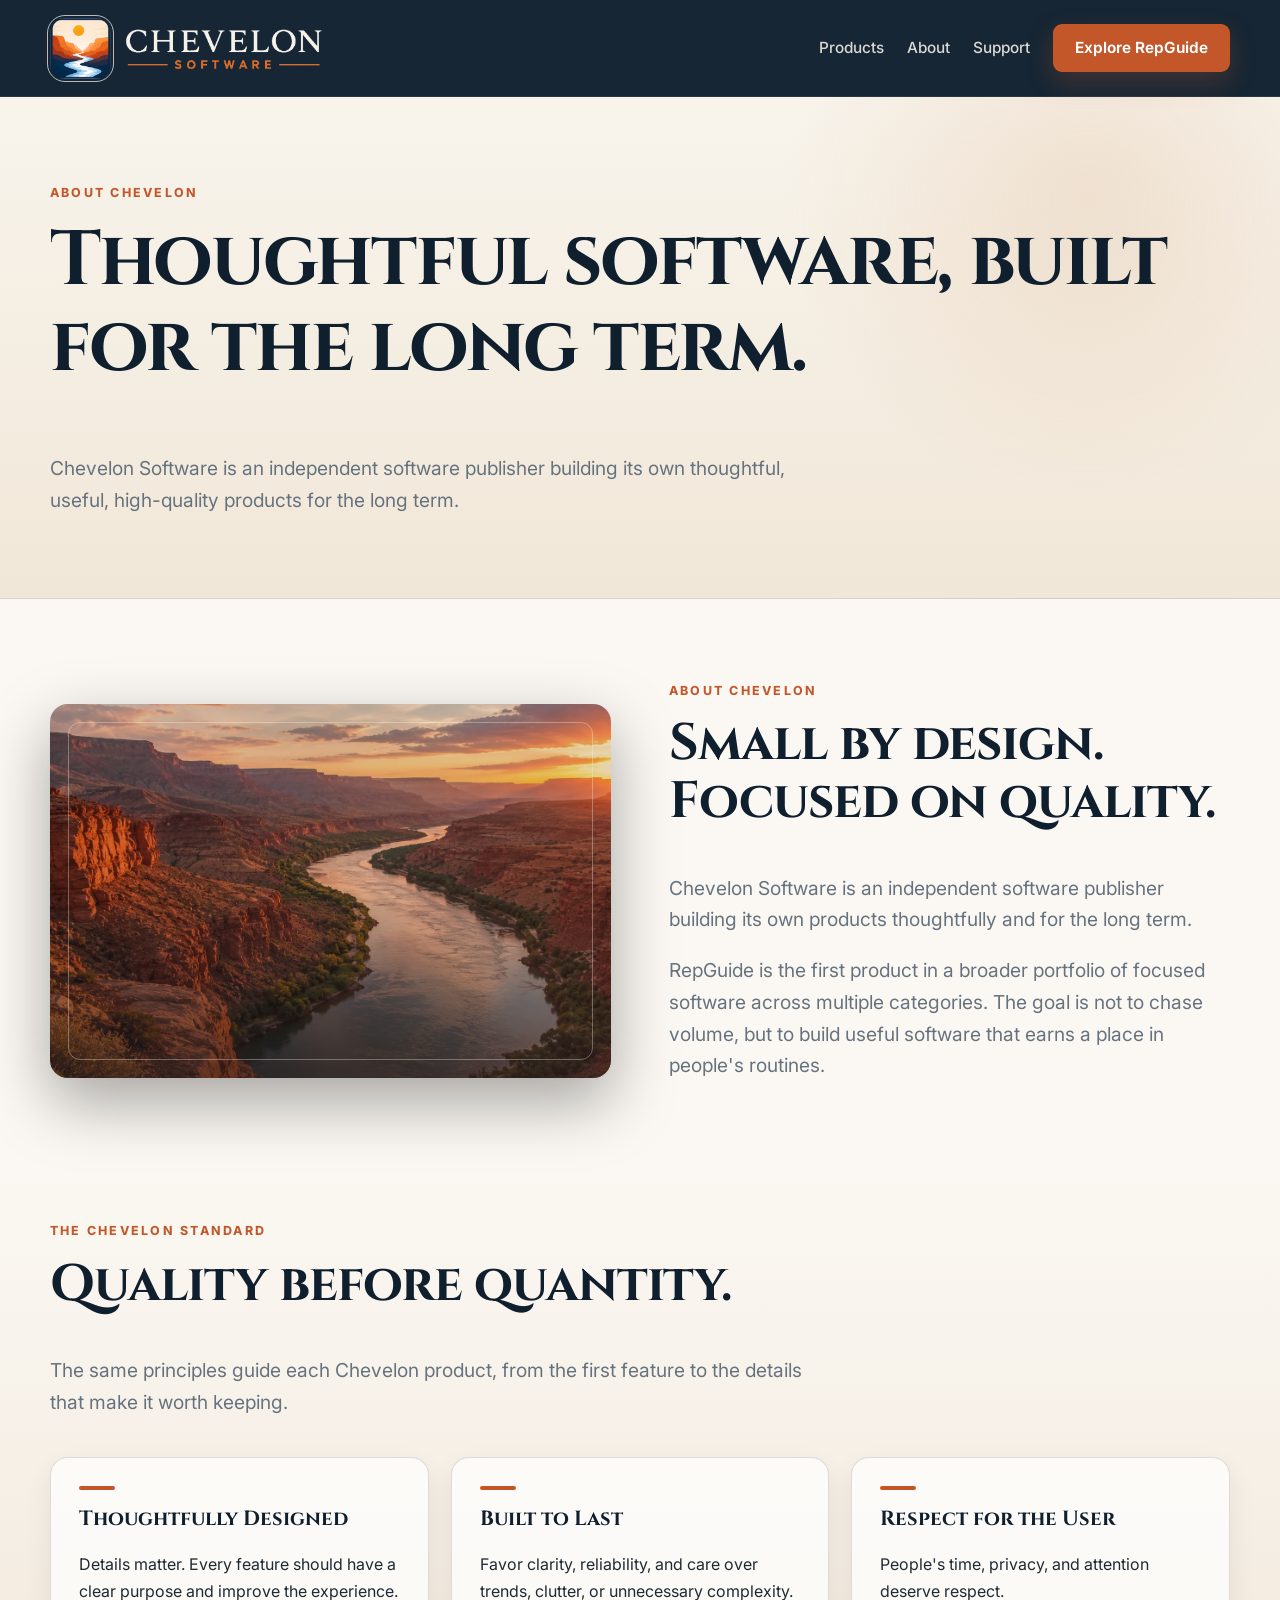
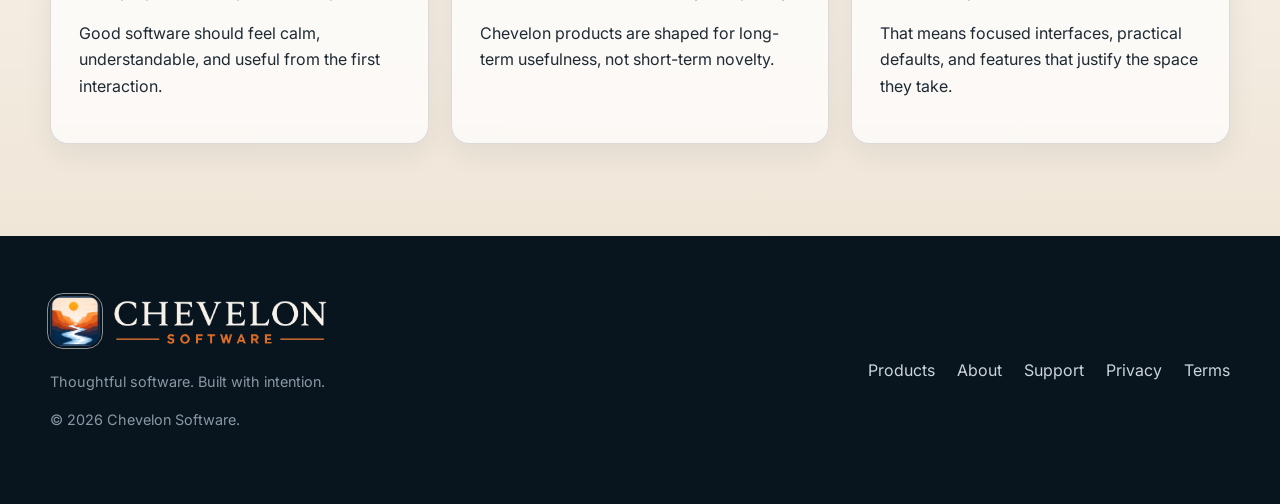
==== about.html @ d1bb1d93 "Initial Chevelon website" ====
<!doctype html>
<html lang="en">
<head>
<meta charset="UTF-8">
<meta name="viewport" content="width=device-width, initial-scale=1.0">
<link rel="icon" type="image/png" sizes="32x32" href="assets/favicon-32x32.png">
<link rel="icon" type="image/png" sizes="16x16" href="assets/favicon-16x16.png">
<link rel="apple-touch-icon" sizes="180x180" href="assets/apple-touch-icon.png">
<link rel="stylesheet" href="css/styles.css">
<link rel="preconnect" href="https://fonts.googleapis.com">
<link rel="preconnect" href="https://fonts.gstatic.com" crossorigin>
<link href="https://fonts.googleapis.com/css2?family=Cinzel:wght@600&family=Inter:wght@400;500;600;700&display=swap" rel="stylesheet">
<title>About | Chevelon Software</title>
<meta name="description" content="Learn about Chevelon Software, an independent publisher building thoughtful, useful products for the long term.">
</head>
<body>

<header class="site-header">
  <div class="container nav-wrap">
    <a class="brand" href="index.html" aria-label="Chevelon Software home">
      <img
        class="brand-icon"
        src="assets/chevelon-icon-master.png"
        alt=""
        width="418"
        height="418"
      >
      <img
        class="brand-wordmark"
        src="assets/chevelon-wordmark-dark-transparent.png"
        alt="Chevelon Software"
        width="1305"
        height="315"
      >
    </a>
    <nav class="nav-links" aria-label="Primary navigation">
      <a href="products.html">Products</a>
      <a href="about.html">About</a>
      <a href="support.html">Support</a>
      <a class="btn btn-primary" href="repguide.html">Explore RepGuide</a>
    </nav>
  </div>
</header>

<main>
<section class="page-hero about-page-hero"><div class="container"><div class="eyebrow">About Chevelon</div><h1>Thoughtful software, built for the long term.</h1><p class="lead">Chevelon Software is an independent software publisher building its own thoughtful, useful, high-quality products for the long term.</p></div></section>
<section class="section about-intro-section"><div class="container split about-teaser">
<div class="about-teaser-photo">
  <picture>
    <source srcset="assets/chevelon-hero-canyon.webp" type="image/webp">
    <img src="assets/chevelon-hero-canyon.png" alt="Sunlit canyon walls" width="1535" height="1024">
  </picture>
</div>
<div class="about-teaser-copy"><div class="eyebrow">About Chevelon</div><h2>Small by design. Focused on quality.</h2><p class="lead">Chevelon Software is an independent software publisher building its own products thoughtfully and for the long term.</p><p>RepGuide is the first product in a broader portfolio of focused software across multiple categories. The goal is not to chase volume, but to build useful software that earns a place in people's routines.</p></div>
</div></section>
<section class="section about-standard-section"><div class="container">
  <div class="eyebrow">The Chevelon Standard</div>
  <h2>Quality before quantity.</h2>
  <p class="lead">The same principles guide each Chevelon product, from the first feature to the details that make it worth keeping.</p>
  <div class="about-principles-grid">
    <article class="category-card">
      <div class="value-mark" aria-hidden="true"></div>
      <h3>Thoughtfully Designed</h3>
      <p>Details matter. Every feature should have a clear purpose and improve the experience.</p>
      <p>Good software should feel calm, understandable, and useful from the first interaction.</p>
    </article>
    <article class="category-card">
      <div class="value-mark" aria-hidden="true"></div>
      <h3>Built to Last</h3>
      <p>Favor clarity, reliability, and care over trends, clutter, or unnecessary complexity.</p>
      <p>Chevelon products are shaped for long-term usefulness, not short-term novelty.</p>
    </article>
    <article class="category-card">
      <div class="value-mark" aria-hidden="true"></div>
      <h3>Respect for the User</h3>
      <p>People's time, privacy, and attention deserve respect.</p>
      <p>That means focused interfaces, practical defaults, and features that justify the space they take.</p>
    </article>
  </div>
</div></section>
</main>

<footer class="site-footer">
  <div class="container footer-grid">
    <div>
      <div class="footer-logo" aria-label="Chevelon Software">
        <img class="footer-logo-icon" src="assets/chevelon-icon-master.png" alt="" width="418" height="418">
        <img class="footer-logo-wordmark" src="assets/chevelon-wordmark-dark-transparent.png" alt="Chevelon Software" width="1305" height="315">
      </div>
      <p class="small">Thoughtful software. Built with intention.</p>
      <p class="small">© <span data-year></span> Chevelon Software.</p>
    </div>
    <div class="footer-links">
      <a href="products.html">Products</a>
      <a href="about.html">About</a>
      <a href="support.html">Support</a>
      <a href="privacy.html">Privacy</a>
      <a href="terms.html">Terms</a>
    </div>
  </div>
</footer>
<script src="js/site.js"></script>

</body></html>
---- css/styles.css ----
:root {
  --navy: #0F1F2E;
  --navy-2: #152C40;
  --navy-3: #1B3A52;
  --rust: #C3572A;
  --rust-bright: #D86835;
  --sandstone: #D09A6C;
  --beige: #E7DCC6;
  --cream: #F5F0E7;
  --offwhite: #FBF8F3;
  --white: #FFFFFF;
  --text: #1E2A34;
  --muted: #66737F;
  --border: rgba(15,31,46,.14);
  --max: 1180px;
  --shadow: 0 24px 70px rgba(15,31,46,.18);
}

* { box-sizing: border-box; }

html { scroll-behavior: smooth; }

body {
  margin: 0;
  font-family: Inter, system-ui, -apple-system, BlinkMacSystemFont, "Segoe UI", sans-serif;
  color: var(--text);
  background: var(--offwhite);
  line-height: 1.65;
}

img { max-width: 100%; display: block; }
picture { display: block; }
a { color: inherit; text-decoration: none; }

a:focus-visible,
button:focus-visible,
.btn:focus-visible,
[tabindex]:focus-visible {
  outline: 2px solid var(--rust-bright);
  outline-offset: 3px;
  border-radius: 8px;
}

.container {
  width: min(calc(100% - 44px), var(--max));
  margin: 0 auto;
}

.site-header {
  position: sticky;
  top: 0;
  z-index: 40;
  background: rgba(15,31,46,.97);
  border-bottom: 1px solid rgba(255,255,255,.08);
  backdrop-filter: blur(12px);
}

.nav-wrap {
  min-height: 96px;
  display: flex;
  align-items: center;
  justify-content: space-between;
  gap: 28px;
}

.brand {
  display: inline-flex;
  align-items: center;
  gap: 11px;
}

.brand-icon {
  width: 61px;
  height: 61px;
  flex: 0 0 61px;
  object-fit: contain;
  border-radius: 15px;
  outline: 1px solid rgba(248, 244, 236, 0.72);
  outline-offset: 2px;
}

.brand-wordmark {
  width: 204px;
  height: auto;
  object-fit: contain;
}

.nav-links {
  display: flex;
  align-items: center;
  gap: 23px;
  color: #F7F2EA;
  font-weight: 500;
  font-size: .96rem;
}

.nav-links > a:not(.btn) {
  opacity: .88;
}

.nav-links > a:not(.btn):hover {
  color: #F7C3A7;
  opacity: 1;
}

.btn {
  display: inline-flex;
  align-items: center;
  justify-content: center;
  min-height: 48px;
  padding: 0 22px;
  border-radius: 9px;
  font-weight: 650;
  transition: transform .18s ease, box-shadow .18s ease, background .18s ease;
}

.btn:hover { transform: translateY(-1px); }

.btn-primary {
  background: var(--rust);
  color: var(--white);
  box-shadow: 0 10px 26px rgba(195,87,42,.25);
}

.btn-primary:hover { background: var(--rust-bright); }

.btn-secondary {
  border: 1px solid rgba(15,31,46,.42);
  color: var(--navy);
  background: rgba(255,255,255,.55);
}

.btn-secondary-light {
  border: 1px solid rgba(255,255,255,.36);
  color: var(--white);
  background: rgba(255,255,255,.04);
}

.eyebrow {
  color: var(--rust);
  font-size: .78rem;
  font-weight: 750;
  letter-spacing: .18em;
  text-transform: uppercase;
  margin-bottom: 14px;
}

.eyebrow-light { color: #F0A176; }

h1, h2, h3 {
  font-family: Cinzel, Georgia, serif;
  line-height: 1.12;
  margin-top: 0;
  color: var(--navy);
}

h1 { font-size: clamp(3rem, 6vw, 5.6rem); letter-spacing: -.03em; }
h2 { font-size: clamp(2rem, 4vw, 3.3rem); letter-spacing: -.02em; }
h3 { font-size: 1.28rem; }

p.lead {
  font-size: 1.2rem;
  color: var(--muted);
  max-width: 760px;
}

.hero {
  position: relative;
  overflow: hidden;
  background:
    radial-gradient(circle at 78% 18%, rgba(208,154,108,.28), transparent 34%),
    linear-gradient(90deg, #F8F4EC 0%, #F8F4EC 46%, #EBDCC7 100%);
}

.hero::before {
  content: "";
  position: absolute;
  inset: auto 0 0 0;
  height: 90px;
  background: linear-gradient(to bottom, transparent, rgba(15,31,46,.06));
}

.hero-inner {
  min-height: 660px;
  display: grid;
  grid-template-columns: 1.03fr .97fr;
  align-items: stretch;
}

.hero-copy {
  padding: 110px 64px 100px 0;
  position: relative;
  z-index: 4;
  display: flex;
  flex-direction: column;
  justify-content: center;
}

.hero-copy h1 {
  max-width: 760px;
}

.hero-copy p {
  max-width: 650px;
}

.hero-actions {
  margin-top: 28px;
  display: flex;
  gap: 14px;
  flex-wrap: wrap;
}

.hero-art {
  position: relative;
  min-height: 660px;
  isolation: isolate;
}

.hero-art::before,
.hero-art::after {
  content: "";
  position: absolute;
  left: -12%;
  right: -12%;
  bottom: 0;
  clip-path: polygon(0 36%, 20% 18%, 36% 46%, 52% 24%, 68% 45%, 82% 15%, 100% 33%, 100% 100%, 0 100%);
}

.hero-art::before {
  height: 56%;
  background:
    linear-gradient(135deg, rgba(208,154,108,.96), rgba(195,87,42,.96));
  z-index: 1;
  transform: translateY(8%);
}

.hero-art::after {
  height: 39%;
  background:
    linear-gradient(135deg, #1B3A52, #0F1F2E 70%);
  z-index: 2;
  clip-path: polygon(0 46%, 18% 32%, 36% 55%, 51% 37%, 68% 61%, 83% 29%, 100% 43%, 100% 100%, 0 100%);
}

.hero-icon-wrap {
  position: absolute;
  z-index: 3;
  width: min(76%, 500px);
  right: 3%;
  top: 50%;
  transform: translateY(-50%);
  padding: 22px;
  border-radius: 34px;
  background: rgba(255,255,255,.15);
  border: 1px solid rgba(255,255,255,.48);
  box-shadow: var(--shadow);
  backdrop-filter: blur(3px);
}

.hero-icon-wrap img {
  width: 100%;
  border-radius: 24px;
}

.values-strip {
  background: var(--cream);
  border-top: 1px solid rgba(15,31,46,.08);
  border-bottom: 1px solid rgba(15,31,46,.10);
}

.values-grid {
  display: grid;
  grid-template-columns: repeat(3,1fr);
}

.value-item {
  padding: 38px 34px;
  position: relative;
}

.value-item + .value-item::before {
  content: "";
  position: absolute;
  left: 0;
  top: 24%;
  bottom: 24%;
  width: 1px;
  background: rgba(15,31,46,.14);
}

.value-mark {
  width: 36px;
  height: 4px;
  border-radius: 999px;
  background: var(--rust);
  margin-bottom: 18px;
  font-size: 0;
}

.value-item h3 { margin-bottom: 8px; }
.value-item p { margin: 0; color: var(--muted); }

.section { padding: 96px 0; }

.section-dark {
  background:
    radial-gradient(circle at 90% 20%, rgba(27,58,82,.7), transparent 34%),
    linear-gradient(135deg, var(--navy), #0A1823 75%);
  color: var(--white);
}

.section-dark h2,
.section-dark h3 { color: var(--white); }

.section-dark p { color: #CCD6DE; }

.product-feature {
  display: grid;
  grid-template-columns: .9fr 1.1fr;
  gap: 72px;
  align-items: center;
}





.product-visual {
  position: relative;
  min-height: 475px;
  border-radius: 28px;
  overflow: hidden;
  background:
    radial-gradient(circle at 50% 34%, rgba(208,154,108,.22), transparent 36%),
    linear-gradient(155deg, rgba(195,87,42,.96) 0%, rgba(15,31,46,.98) 50%, #07121C 100%);
  box-shadow: var(--shadow);
}

.product-visual::before {
  content: "";
  position: absolute;
  inset: 22px;
  border: 1px solid rgba(255,255,255,.16);
  border-radius: 20px;
  pointer-events: none;
}

.repguide-showcase {
  isolation: isolate;
}

.repguide-phone {
  position: absolute;
  overflow: hidden;
  aspect-ratio: 709 / 1392;
  border: 6px solid #263849;
  border-radius: 24px;
  background: #0A0A0A;
  box-shadow: 0 20px 42px rgba(0,0,0,.40);
}

.repguide-phone img {
  width: 100%;
  height: 100%;
  display: block;
  object-fit: contain;
  object-position: top center;
  background: #0A0A0A;
}

.repguide-phone picture {
  width: 100%;
  height: 100%;
}

.repguide-phone-left {
  width: 34%;
  left: 4%;
  top: 78px;
  transform: rotate(-5deg);
  z-index: 1;
  opacity: .94;
}

.repguide-phone-center {
  width: 39%;
  left: 50%;
  top: 44px;
  transform: translateX(-50%);
  z-index: 3;
}

.repguide-phone-right {
  width: 34%;
  right: 4%;
  top: 78px;
  transform: rotate(5deg);
  z-index: 2;
  opacity: .94;
}

@media (max-width: 900px) {
  .product-visual {
    min-height: 455px;
  }

  .repguide-phone-left,
  .repguide-phone-right {
    width: 33%;
  }

  .repguide-phone-center {
    width: 38%;
  }
}

@media (max-width: 620px) {
  .site-header {
    position: static;
  }

  .product-visual {
    min-height: 410px;
  }

  .repguide-phone {
    border-width: 5px;
    border-radius: 19px;
  }

  .repguide-phone-left {
    width: 33%;
    left: 3%;
    top: 68px;
  }

  .repguide-phone-center {
    width: 39%;
    top: 34px;
  }

  .repguide-phone-right {
    width: 33%;
    right: 3%;
    top: 68px;
  }
}

@media (min-width: 621px) and (max-width: 900px) {
  .product-visual {
    min-height: clamp(500px, 72vw, 650px);
  }

  .repguide-phone-left,
  .repguide-phone-right {
    width: 30%;
  }

  .repguide-phone-center {
    width: 34%;
  }
}


.product-copy .feature-list {
  display: grid;
  gap: 18px;
  margin: 28px 0 34px;
}

.feature-row {
  display: grid;
  grid-template-columns: 42px 1fr;
  gap: 14px;
  align-items: start;
}

.feature-dot {
  width: 38px;
  height: 38px;
  border-radius: 50%;
  display: grid;
  place-items: center;
  background: rgba(195,87,42,.12);
  color: var(--rust);
  font-weight: 800;
}

.feature-row strong {
  color: white;
  display: block;
  margin-bottom: 2px;
}

.portfolio-section {
  background:
    linear-gradient(180deg, #FBF8F3, #F0E6D8);
}

.category-strip {
  display: grid;
  grid-template-columns: repeat(3,1fr);
  gap: 22px;
  margin-top: 38px;
}

.category-card {
  min-height: 200px;
  padding: 28px;
  border-radius: 18px;
  border: 1px solid var(--border);
  background: rgba(255,255,255,.72);
  box-shadow: 0 10px 28px rgba(15,31,46,.07);
  position: relative;
  overflow: hidden;
}


.about-band {
  background:
    radial-gradient(circle at 12% 18%, rgba(195,87,42,.18), transparent 30%),
    linear-gradient(135deg, var(--navy-2), #0A1823 82%);
  color: white;
}

.about-band h2 { color: white; }
.about-band p { color: #D5DEE5; }

.about-teaser {
  grid-template-columns: .95fr 1.05fr;
}

.about-teaser-photo {
  position: relative;
  min-height: 360px;
  border-radius: 18px;
  overflow: hidden;
  box-shadow: 0 24px 64px rgba(0,0,0,.34);
  isolation: isolate;
}

.about-teaser-photo::before {
  content: "";
  position: absolute;
  inset: 0;
  z-index: 1;
  background:
    linear-gradient(135deg, rgba(15,31,46,.18), rgba(195,87,42,.18)),
    linear-gradient(180deg, transparent 48%, rgba(8,20,30,.58));
  pointer-events: none;
}

.about-teaser-photo::after {
  content: "";
  position: absolute;
  inset: 18px;
  z-index: 2;
  border: 1px solid rgba(245,240,231,.34);
  border-radius: 12px;
  pointer-events: none;
}

.about-teaser-photo img {
  width: 100%;
  height: 100%;
  min-height: 360px;
  object-fit: cover;
  object-position: 60% 64%;
  transform: scale(1.18);
  transform-origin: 60% 64%;
}

.about-teaser-photo picture {
  height: 100%;
}

.about-teaser-copy {
  max-width: 620px;
}

.about-intro-section .about-teaser-copy p {
  font-size: 1.2rem;
  line-height: 1.65;
  color: var(--muted);
}

.about-intro-section .about-teaser-copy p + p {
  margin-top: 16px;
}

.split {
  display: grid;
  grid-template-columns: 1fr 1fr;
  gap: 58px;
  align-items: center;
}

.page-hero {
  padding: 100px 0 72px;
  background:
    radial-gradient(circle at 85% 20%, rgba(208,154,108,.20), transparent 26%),
    linear-gradient(180deg, #F8F4EC, #F1E7D8);
  border-bottom: 1px solid var(--border);
}

.products-page-hero {
  padding: 82px 0 58px;
}

.about-page-hero {
  padding: 86px 0 62px;
}

.about-intro-section {
  padding: 82px 0 58px;
}

.about-standard-section {
  padding: 62px 0 92px;
  background:
    linear-gradient(180deg, #FBF8F3, #F0E6D8);
}

.support-page-hero {
  padding: 82px 0 58px;
}

.privacy-page-hero {
  padding: 82px 0 58px;
}

.support-section {
  padding: 76px 0 88px;
}

.privacy-section {
  padding: 78px 0 96px;
}

.privacy-content {
  max-width: 850px;
}

.privacy-effective-date {
  color: var(--muted);
  margin: 0 0 34px;
}

.privacy-policy-block {
  padding: 30px 0;
  border-top: 1px solid var(--border);
}

.privacy-policy-block h3 {
  margin-bottom: 12px;
}

.privacy-policy-block p,
.privacy-policy-block li {
  color: var(--muted);
}

.privacy-policy-block p {
  margin: 0;
}

.privacy-policy-block ul {
  margin: 12px 0 0;
  padding-left: 22px;
}

.support-grid {
  display: grid;
  grid-template-columns: repeat(2, minmax(0, 1fr));
  gap: 24px;
}

.support-card {
  min-height: 236px;
}

.about-principles-grid {
  display: grid;
  grid-template-columns: repeat(3, 1fr);
  gap: 22px;
  margin-top: 38px;
}

.about-principles-grid .category-card {
  min-height: 260px;
}

.products-repguide-section {
  padding: 78px 0 84px;
}

.repguide-hero {
  padding: 86px 0 92px;
}

.repguide-hero h1 {
  color: var(--white);
  font-size: clamp(3rem, 5vw, 5rem);
  letter-spacing: -0.025em;
}

.repguide-hero .product-copy .btn {
  margin-top: 18px;
}

@media (min-width: 901px) {
  .repguide-hero .product-visual {
    min-height: 540px;
  }
}

.repguide-story {
  display: grid;
  gap: 0;
}

.repguide-story-item {
  display: grid;
  grid-template-columns: minmax(0, 1fr) minmax(260px, 380px);
  gap: 30px;
  align-items: center;
  padding: 22px 0;
  border-bottom: 1px solid var(--border);
}

.repguide-story-item:last-child {
  border-bottom: 0;
}

.repguide-story-item:nth-child(even) .feature-row {
  order: 2;
}

.repguide-story-item:nth-child(even) .repguide-feature-shot {
  order: 1;
}

.repguide-story-item .feature-row {
  grid-template-columns: 42px 1fr;
}

.repguide-story-item .feature-row strong {
  color: var(--navy);
}

.repguide-story-item h2 {
  margin-bottom: 14px;
}

.repguide-story-item .lead {
  margin-bottom: 0;
}

.repguide-feature-shot {
  justify-self: center;
  width: min(100%, 310px);
  border: 6px solid #263849;
  border-radius: 24px;
  overflow: hidden;
  background: #0A0A0A;
  box-shadow: 0 20px 42px rgba(15,31,46,.22);
}

.repguide-feature-shot img {
  width: 100%;
  height: auto;
  display: block;
}

.repguide-feature-shot picture {
  width: 100%;
  height: auto;
}

.repguide-availability {
  background: var(--cream);
  border-top: 1px solid rgba(15,31,46,.10);
}

.card {
  background: white;
  border: 1px solid var(--border);
  border-radius: 16px;
  padding: 30px;
  box-shadow: 0 12px 32px rgba(15,31,46,.06);
}

.grid-3 {
  display: grid;
  grid-template-columns: repeat(3,1fr);
  gap: 24px;
}

.site-footer {
  background: #08141E;
  color: #CBD5DC;
  padding: 58px 0;
}

.footer-grid {
  display: grid;
  grid-template-columns: 1fr auto;
  gap: 30px;
  align-items: center;
}

.footer-logo {
  display: inline-flex;
  align-items: center;
  gap: 10px;
  width: 285px;
  max-width: 100%;
  margin-bottom: 8px;
}

.footer-logo-icon {
  width: 50px;
  height: 50px;
  flex: 0 0 50px;
  object-fit: contain;
  border-radius: 13px;
  outline: 1px solid rgba(248, 244, 236, 0.55);
  outline-offset: 2px;
}

.footer-logo-wordmark {
  width: 221px;
  height: auto;
  object-fit: contain;
}

.footer-links {
  display: flex;
  flex-wrap: wrap;
  gap: 22px;
}

.small {
  font-size: .9rem;
  color: #8999A5;
}

@media (max-width: 900px) {
  .nav-wrap {
    min-height: auto;
    padding: 16px 0;
    align-items: flex-start;
    flex-direction: column;
  }

  .brand img { width: 230px; }

  .nav-links {
    width: 100%;
    gap: 15px;
    flex-wrap: wrap;
    font-size: .94rem;
  }

  .hero-inner {
    grid-template-columns: 1fr;
    min-height: auto;
  }

  .hero-copy {
    padding: 76px 0 34px;
  }

  .hero-art {
    min-height: 430px;
  }

  .hero-icon-wrap {
    width: min(70%, 390px);
    right: 50%;
    transform: translate(50%,-50%);
  }

  .values-grid,
  .product-feature,
  .category-strip,
  .split,
  .grid-3,
  .footer-grid {
    grid-template-columns: 1fr;
  }

  .value-item + .value-item::before {
    top: 0;
    bottom: auto;
    left: 0;
    right: 0;
    width: auto;
    height: 1px;
  }

  .product-feature { gap: 44px; }
  .about-teaser { gap: 34px; }
  .about-teaser-photo,
  .about-teaser-photo img {
    min-height: 280px;
  }

  .about-teaser-photo img {
    object-position: 58% 66%;
    transform: scale(1.12);
    transform-origin: 58% 66%;
  }
  .footer-links { margin-top: 18px; }
}

@media (max-width: 900px) {
  .products-page-hero {
    padding: 72px 0 54px;
  }

  .about-page-hero {
    padding: 72px 0 54px;
  }

  .about-intro-section {
    padding: 76px 0 52px;
  }

  .about-standard-section {
    padding: 56px 0 76px;
  }

  .support-page-hero {
    padding: 72px 0 54px;
  }

  .privacy-page-hero {
    padding: 72px 0 54px;
  }

  .support-section {
    padding: 72px 0;
  }

  .privacy-section {
    padding: 72px 0;
  }

  .support-grid {
    grid-template-columns: 1fr;
  }

  .about-principles-grid {
    grid-template-columns: 1fr;
  }

  .products-repguide-section {
    padding: 76px 0;
  }

  .repguide-hero {
    padding: 76px 0;
  }

  .repguide-hero .product-copy {
    order: 1;
  }

  .repguide-hero .product-visual {
    order: 2;
  }

  .repguide-hero h1 {
    font-size: clamp(2.55rem, 8vw, 3.7rem);
  }

  .repguide-story-item {
    grid-template-columns: 1fr;
    gap: 20px;
    padding: 24px 0;
  }

  .repguide-feature-shot {
    width: min(68%, 260px);
  }

  .repguide-story-item:nth-child(even) .feature-row,
  .repguide-story-item:nth-child(even) .repguide-feature-shot {
    order: initial;
  }
}

@media (max-width: 620px) {
  .repguide-hero {
    padding: 68px 0;
  }

  .repguide-hero h1 {
    font-size: clamp(2.25rem, 9vw, 2.75rem);
  }

  .repguide-feature-shot {
    width: min(76%, 240px);
    border-width: 5px;
    border-radius: 20px;
  }
}


/* ===== v3 homepage hero: real canyon photography ===== */

.hero-photo {
  position: relative;
  min-height: 690px;
  overflow: hidden;
  background:
    linear-gradient(90deg,
      rgba(15,31,46,.10) 0%,
      rgba(15,31,46,.03) 38%,
      rgba(15,31,46,.08) 100%),
    image-set(
      url("../assets/chevelon-hero-canyon.webp") type("image/webp"),
      url("../assets/chevelon-hero-canyon.png") type("image/png")
    )
      56% center / cover no-repeat;
}

.hero-photo::after {
  content: "";
  position: absolute;
  inset: 0;
  background: linear-gradient(
    90deg,
    rgba(15,31,46,.22) 0%,
    rgba(15,31,46,.06) 28%,
    rgba(15,31,46,.02) 60%,
    rgba(15,31,46,.12) 100%
  );
  pointer-events: none;
}

.hero-photo-inner {
  position: relative;
  z-index: 2;
  min-height: 690px;
  display: flex;
  align-items: center;
}

.hero-photo-panel {
  width: min(600px, 56%);
  padding: 48px 56px 46px;
  background: rgba(248,244,236,.95);
  border: 1px solid rgba(255,255,255,.58);
  border-radius: 2px 22px 22px 2px;
  box-shadow: 0 26px 70px rgba(15,31,46,.28);
  backdrop-filter: blur(2px);
  margin-left: 0;
}

.hero-photo-panel h1 {
  font-size: clamp(3rem, 5.5vw, 5.25rem);
  margin-bottom: 18px;
}

.hero-photo-panel .lead {
  font-size: 1.17rem;
  color: #55626D;
  margin-bottom: 0;
}

.home-values {
  position: relative;
  z-index: 4;
  margin-top: -1px;
}

@media (max-width: 900px) {
  .hero-photo,
  .hero-photo-inner {
    min-height: 610px;
  }

  .hero-photo {
    background-position: 62% center;
  }

  .hero-photo-inner {
    align-items: flex-end;
    padding-bottom: 34px;
  }

  .hero-photo-panel {
    width: 100%;
    padding: 36px 30px 38px;
    margin: 0;
    border-radius: 16px;
    background: rgba(248,244,236,.96);
  }

  .hero-photo-panel h1 {
    font-size: clamp(2.6rem, 12vw, 4rem);
  }

}


/* Homepage polish pass */
.home-values .value-item {
  padding-top: 48px;
  padding-bottom: 42px;
}

.hero-photo-panel h1 {
  max-width: 540px;
}

@media (max-width: 900px) {
  .brand-icon {
    width: 52px;
    height: 52px;
    flex-basis: 52px;
  }

  .brand-wordmark {
    width: 176px;
  }

  .hero-photo-panel {
    padding: 34px 28px 36px;
  }
}


/* ===== Hero tightening pass ===== */

.hero-photo,
.hero-photo-inner {
  min-height: 610px;
}

.hero-photo-panel {
  width: min(660px, 62%);
  padding: 40px 54px 42px;
}

.hero-headline {
  font-size: clamp(3rem, 4.75vw, 4.9rem);
  line-height: 1.08;
  max-width: none;
  margin-bottom: 18px;
}

.hero-headline span {
  display: block;
  white-space: nowrap;
}

.hero-photo-panel .lead {
  max-width: 580px;
}

.hero-actions {
  margin-top: 26px;
}

@media (max-width: 900px) {
  .hero-photo,
  .hero-photo-inner {
    min-height: 560px;
  }

  .hero-photo-panel {
    width: 100%;
    padding: 32px 28px 34px;
  }

  .hero-headline {
    font-size: clamp(2.45rem, 10vw, 3.7rem);
  }

  .hero-headline span {
    white-space: normal;
  }
}


/* ===== Hero width correction ===== */

.hero-photo-panel {
  width: min(760px, 68%);
  padding-left: 50px;
  padding-right: 50px;
}

.hero-headline {
  font-size: clamp(2.9rem, 4vw, 4.4rem);
  letter-spacing: -0.025em;
}

@media (max-width: 1100px) {
  .hero-photo-panel {
    width: min(700px, 70%);
  }

  .hero-headline {
    font-size: clamp(2.75rem, 4.4vw, 4rem);
  }
}

@media (max-width: 900px) {
  .hero-photo-panel {
    width: 100%;
    padding-left: 28px;
    padding-right: 28px;
  }
}

@media (max-width: 620px) {
  .hero-photo-panel {
    padding: 28px 22px 30px;
  }

  .hero-headline {
    font-size: clamp(2.1rem, 8.5vw, 2.45rem);
  }

  .hero-actions {
    gap: 12px;
  }
}
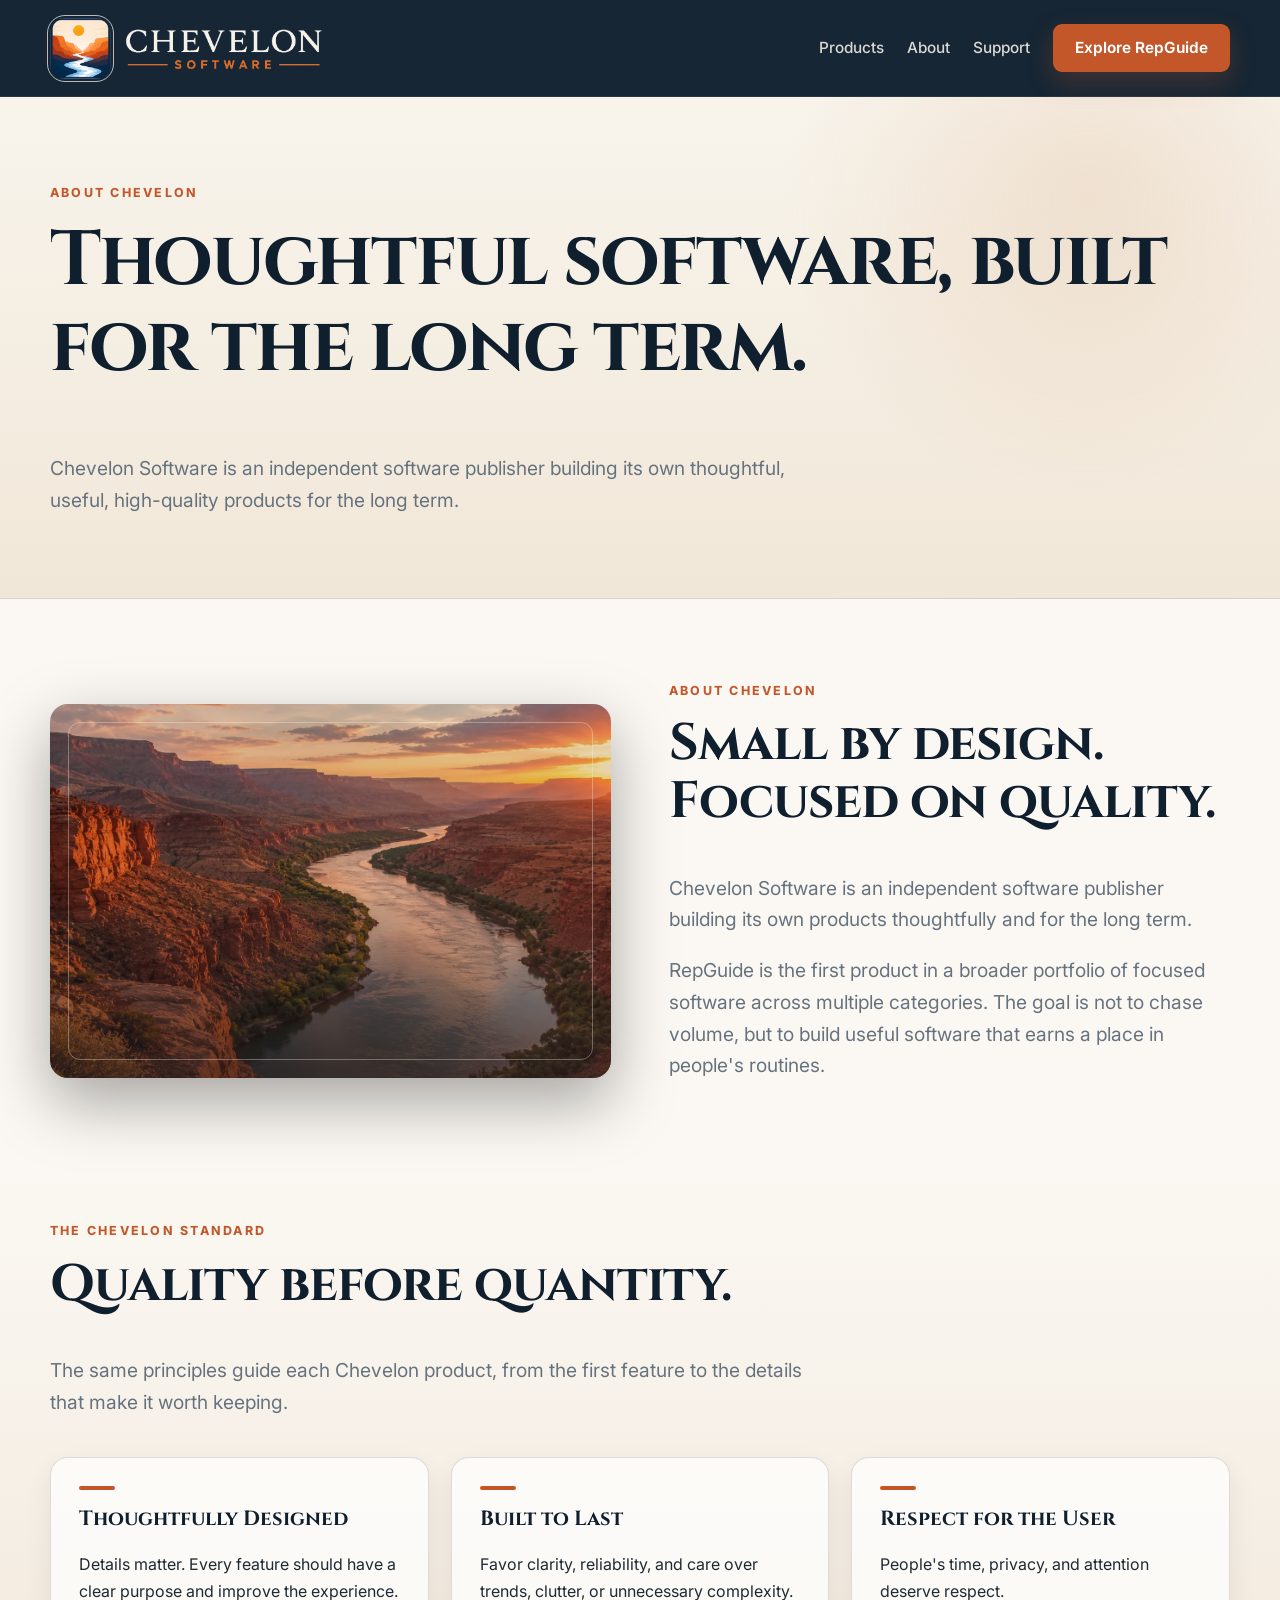
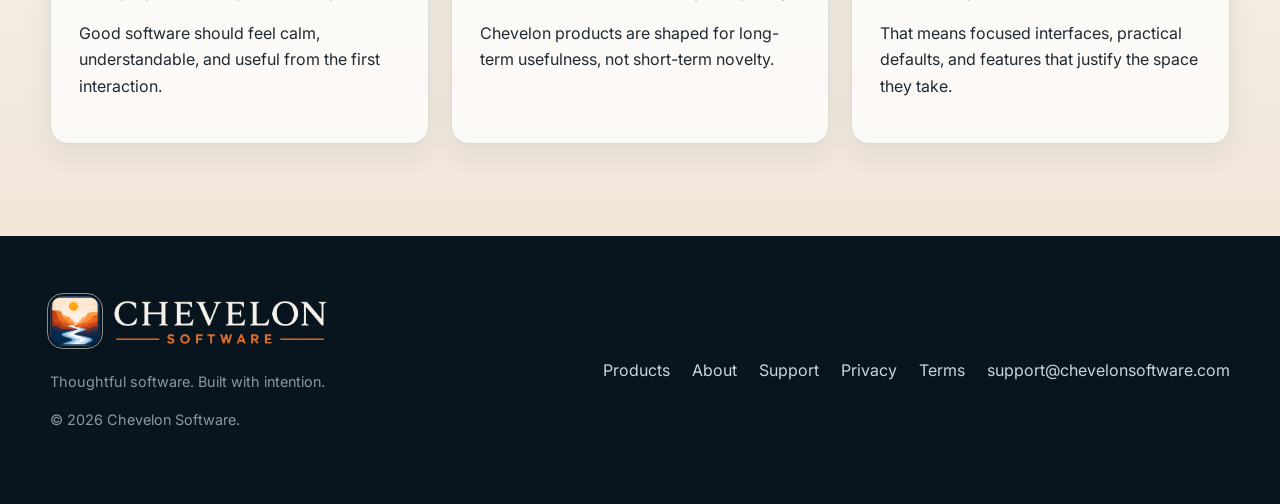
==== commit 592ce7e7: "Add official Chevelon support email" ====
--- a/about.html
+++ b/about.html
@@ -96,6 +96,7 @@
       <a href="support.html">Support</a>
       <a href="privacy.html">Privacy</a>
       <a href="terms.html">Terms</a>
+      <a href="mailto:support@chevelonsoftware.com">support@chevelonsoftware.com</a>
     </div>
   </div>
 </footer>
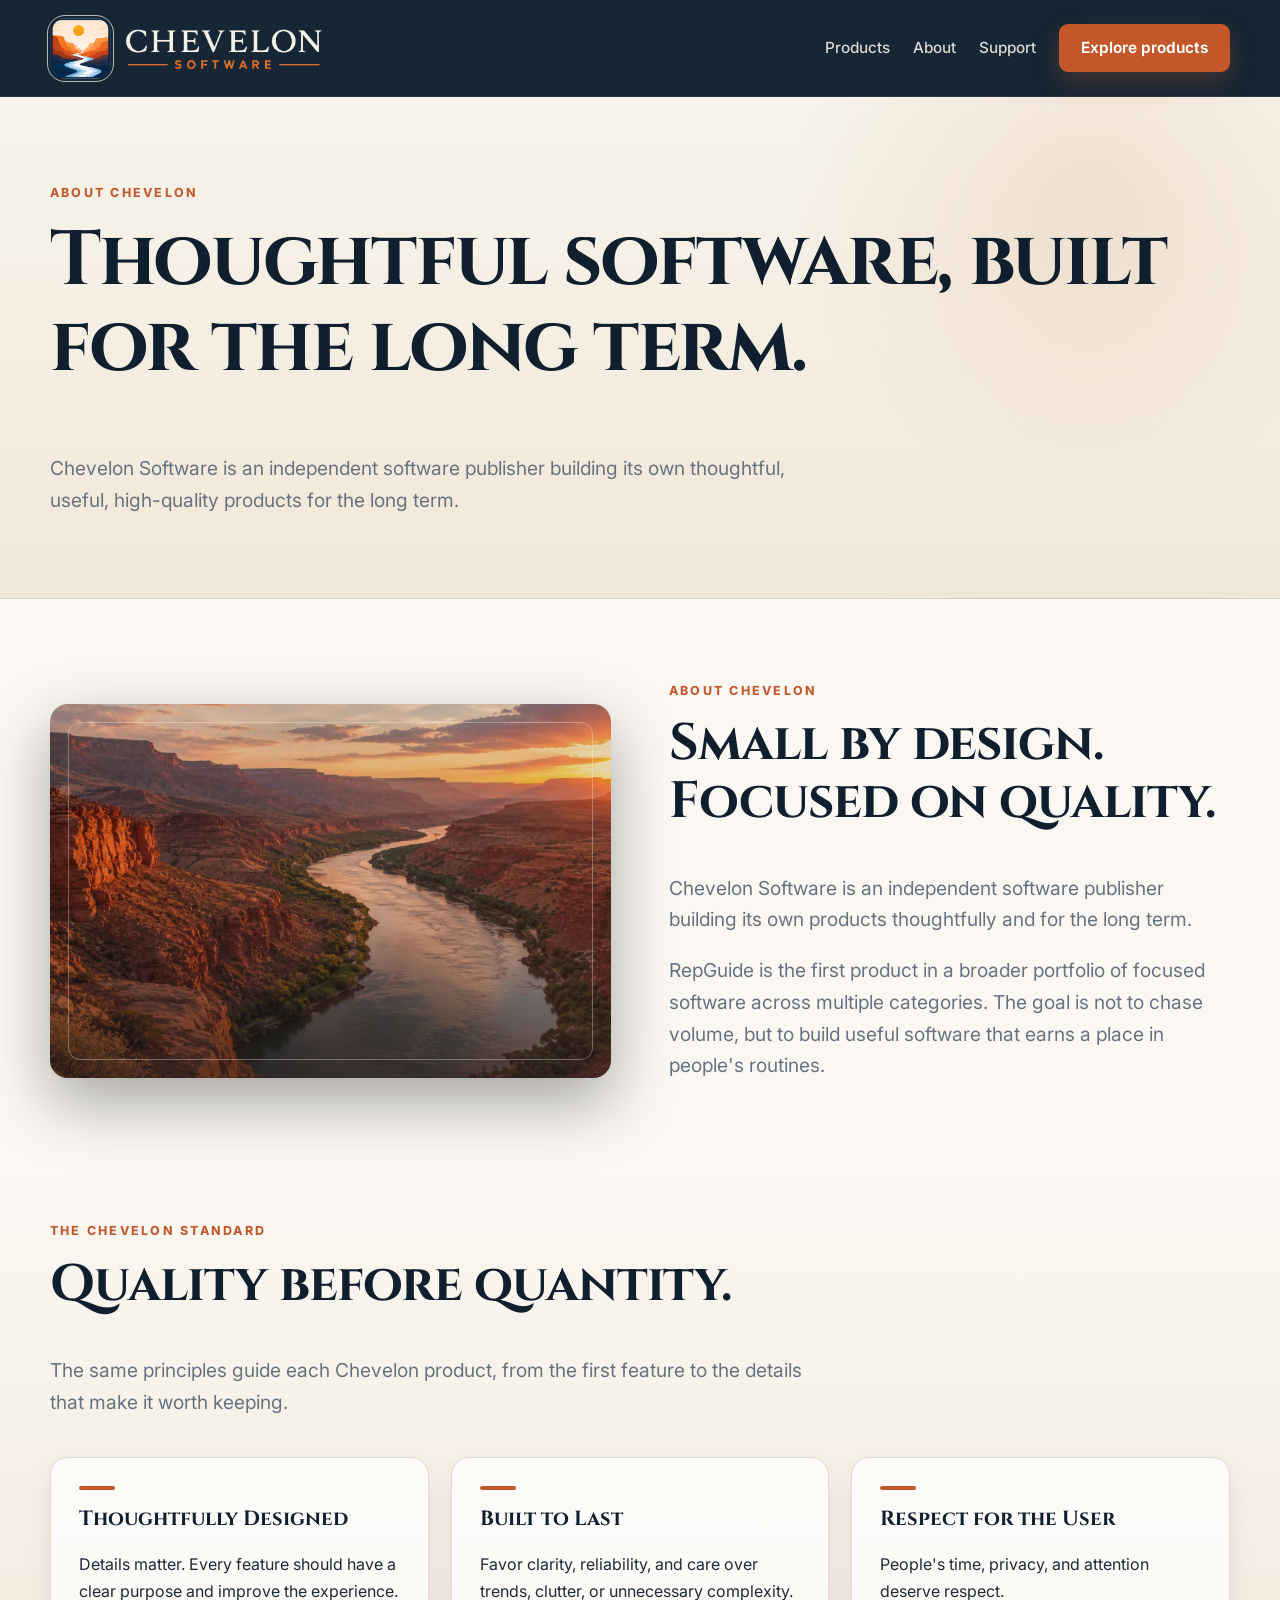
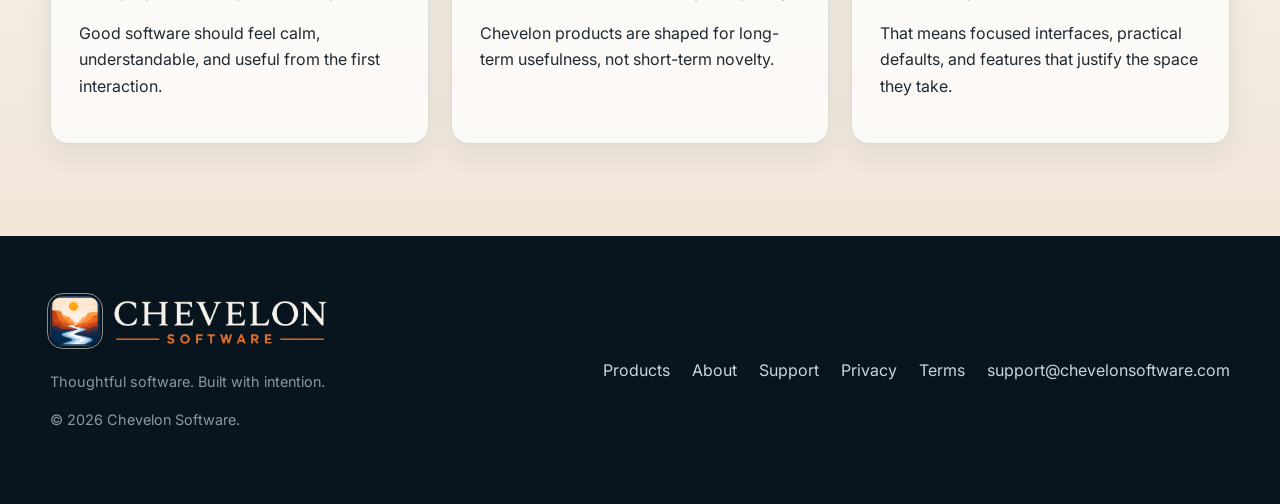
==== commit 592b41af: "Add WeightSpan website foundation" ====
--- a/about.html
+++ b/about.html
@@ -37,7 +37,7 @@
       <a href="products.html">Products</a>
       <a href="about.html">About</a>
       <a href="support.html">Support</a>
-      <a class="btn btn-primary" href="repguide.html">Explore RepGuide</a>
+      <a class="btn btn-primary" href="products.html">Explore products</a>
     </nav>
   </div>
 </header>
--- a/css/styles.css
+++ b/css/styles.css
@@ -696,6 +696,230 @@
   padding: 78px 0 84px;
 }
 
+.products-weightspan-section {
+  padding: 84px 0;
+  background:
+    radial-gradient(circle at 8% 18%, rgba(208,154,108,.18), transparent 28%),
+    linear-gradient(180deg, #FBF8F3, #F3E9DC);
+}
+
+.products-weightspan-section .feature-row strong {
+  color: var(--navy);
+}
+
+.weightspan-product-feature {
+  align-items: center;
+}
+
+.weightspan-visual {
+  position: relative;
+  min-height: 475px;
+  overflow: hidden;
+  border: 1px solid rgba(15,31,46,.12);
+  border-radius: 28px;
+  background:
+    radial-gradient(circle at 76% 22%, rgba(255,255,255,.74), transparent 24%),
+    linear-gradient(145deg, #ECD7C1, #C9825D 52%, #8E432B);
+  box-shadow: var(--shadow);
+  isolation: isolate;
+}
+
+.weightspan-visual::before {
+  content: "";
+  position: absolute;
+  inset: 22px;
+  border: 1px solid rgba(255,255,255,.42);
+  border-radius: 20px;
+}
+
+.weightspan-visual-dark {
+  border-color: rgba(255,255,255,.14);
+  background:
+    radial-gradient(circle at 76% 22%, rgba(240,161,118,.30), transparent 24%),
+    linear-gradient(145deg, #1B3A52, #102738 52%, #091822);
+}
+
+.weightspan-concept-label {
+  position: absolute;
+  z-index: 4;
+  top: 42px;
+  left: 44px;
+  padding: 7px 12px;
+  border: 1px solid rgba(255,255,255,.58);
+  border-radius: 999px;
+  background: rgba(15,31,46,.72);
+  color: var(--white);
+  font-size: .7rem;
+  font-weight: 700;
+  letter-spacing: .13em;
+  text-transform: uppercase;
+}
+
+.weightspan-orbit {
+  position: absolute;
+  border: 1px solid rgba(255,255,255,.30);
+  border-radius: 50%;
+}
+
+.weightspan-orbit-large {
+  width: 420px;
+  height: 420px;
+  top: -92px;
+  right: -100px;
+}
+
+.weightspan-orbit-small {
+  width: 240px;
+  height: 240px;
+  top: -2px;
+  right: -10px;
+}
+
+.weightspan-chart {
+  position: absolute;
+  z-index: 2;
+  left: 11%;
+  right: 11%;
+  top: 39%;
+  height: 120px;
+  transform: rotate(-4deg);
+}
+
+.weightspan-chart-line {
+  position: absolute;
+  left: 0;
+  right: 0;
+  top: 55px;
+  height: 4px;
+  border-radius: 999px;
+  background: rgba(255,255,255,.88);
+  box-shadow: 0 8px 22px rgba(15,31,46,.20);
+  transform: skewY(-8deg);
+}
+
+.weightspan-chart-point {
+  position: absolute;
+  width: 18px;
+  height: 18px;
+  border: 4px solid rgba(255,255,255,.92);
+  border-radius: 50%;
+  background: var(--rust);
+  box-shadow: 0 7px 18px rgba(15,31,46,.24);
+}
+
+.point-one { left: 1%; top: 76px; }
+.point-two { left: 33%; top: 61px; }
+.point-three { left: 65%; top: 29px; }
+.point-four { right: 1%; top: 8px; }
+
+.weightspan-visual-copy {
+  position: absolute;
+  z-index: 3;
+  left: 44px;
+  right: 44px;
+  bottom: 42px;
+  color: var(--white);
+}
+
+.weightspan-visual-copy span {
+  display: block;
+  margin-bottom: 5px;
+  font-size: .82rem;
+  font-weight: 700;
+  letter-spacing: .14em;
+  text-transform: uppercase;
+}
+
+.weightspan-visual-copy strong {
+  display: block;
+  max-width: 420px;
+  font-family: Cinzel, Georgia, serif;
+  font-size: clamp(1.7rem, 3vw, 2.55rem);
+  line-height: 1.12;
+}
+
+.weightspan-hero {
+  padding: 86px 0 92px;
+}
+
+.weightspan-hero h1 {
+  color: var(--white);
+  font-size: clamp(2.8rem, 5vw, 4.7rem);
+  letter-spacing: -.025em;
+}
+
+.weightspan-hero .product-copy .btn {
+  margin-top: 18px;
+}
+
+.weightspan-features {
+  background: var(--offwhite);
+}
+
+.weightspan-feature-grid {
+  display: grid;
+  grid-template-columns: repeat(3, minmax(0, 1fr));
+  gap: 22px;
+  margin-top: 40px;
+}
+
+.weightspan-feature-grid .card {
+  min-height: 220px;
+}
+
+.weightspan-feature-grid .feature-dot {
+  margin-bottom: 22px;
+  font-size: .72rem;
+}
+
+.weightspan-feature-grid p {
+  color: var(--muted);
+}
+
+.weightspan-privacy-band {
+  background:
+    radial-gradient(circle at 12% 18%, rgba(195,87,42,.18), transparent 30%),
+    linear-gradient(135deg, var(--navy-2), #0A1823 82%);
+  color: var(--white);
+}
+
+.weightspan-privacy-band h2 {
+  color: var(--white);
+}
+
+.weightspan-privacy-band p {
+  color: #D5DEE5;
+}
+
+.weightspan-privacy-band .btn {
+  margin-top: 14px;
+}
+
+.weightspan-availability {
+  background: var(--cream);
+  border-top: 1px solid rgba(15,31,46,.10);
+}
+
+.weightspan-availability a,
+.privacy-content a,
+.support-card a {
+  color: var(--rust);
+  text-decoration: underline;
+  text-underline-offset: 3px;
+}
+
+.product-privacy-policy {
+  margin-top: 68px;
+  padding-top: 54px;
+  border-top: 2px solid var(--navy);
+  scroll-margin-top: 120px;
+}
+
+.privacy-policy-block p + p,
+.support-card p + p {
+  margin-top: 14px;
+}
+
 .repguide-hero {
   padding: 86px 0 92px;
 }
@@ -961,6 +1185,23 @@
     padding: 76px 0;
   }
 
+  .products-weightspan-section,
+  .weightspan-hero {
+    padding: 76px 0;
+  }
+
+  .weightspan-feature-grid {
+    grid-template-columns: 1fr 1fr;
+  }
+
+  .weightspan-hero .product-copy {
+    order: 1;
+  }
+
+  .weightspan-hero .weightspan-visual {
+    order: 2;
+  }
+
   .repguide-hero {
     padding: 76px 0;
   }
@@ -994,6 +1235,25 @@
 }
 
 @media (max-width: 620px) {
+  .weightspan-visual {
+    min-height: 400px;
+  }
+
+  .weightspan-concept-label {
+    top: 36px;
+    left: 34px;
+  }
+
+  .weightspan-visual-copy {
+    left: 34px;
+    right: 34px;
+    bottom: 36px;
+  }
+
+  .weightspan-feature-grid {
+    grid-template-columns: 1fr;
+  }
+
   .repguide-hero {
     padding: 68px 0;
   }
